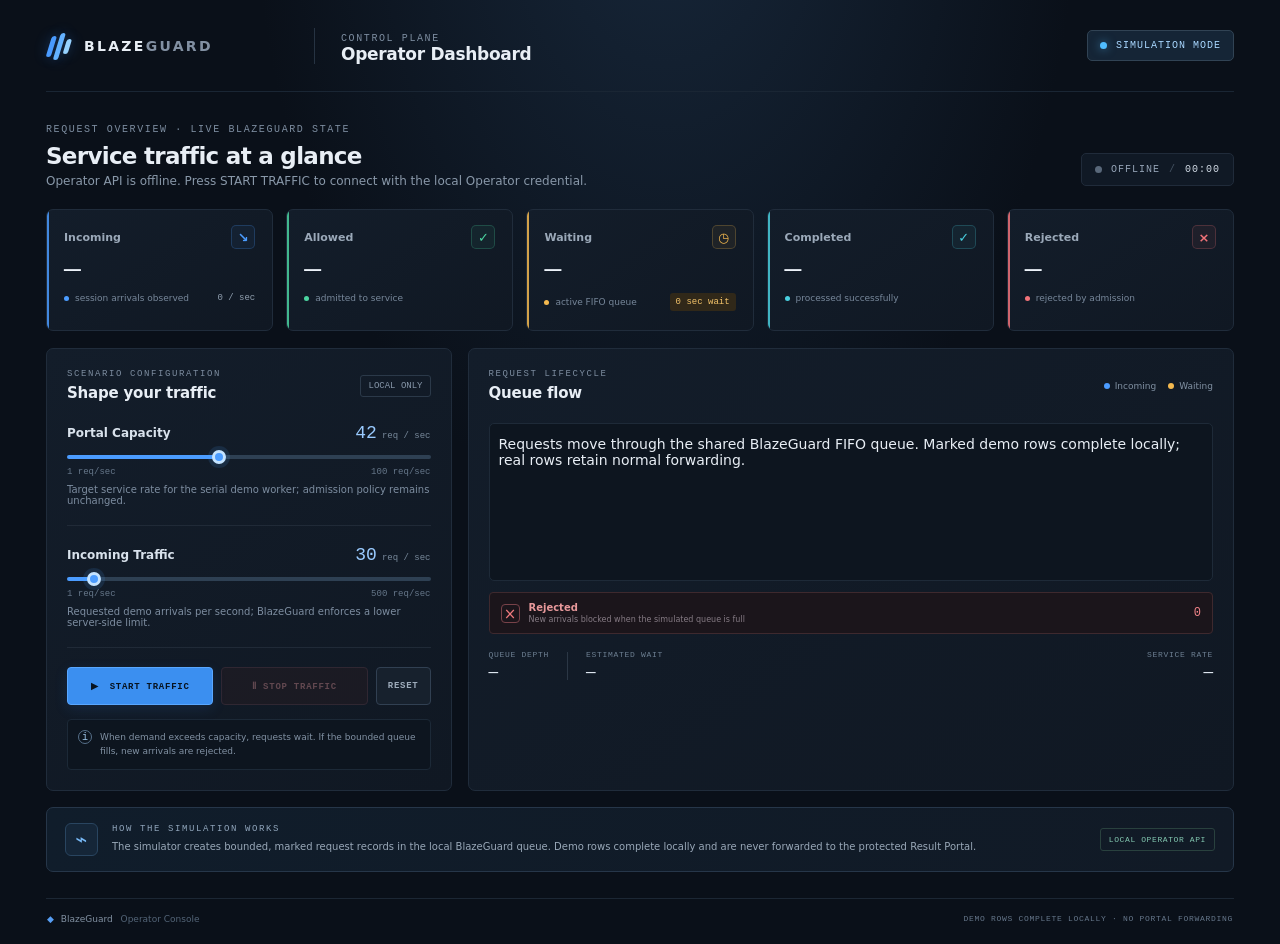
==== operator_dashboard/index.html @ a642069a "Add controlled BlazeGuard demo traffic" ====
<!doctype html>
<html lang="en">
<head>
  <meta charset="utf-8">
  <meta name="viewport" content="width=device-width, initial-scale=1">
  <meta name="theme-color" content="#0a1019">
  <title>BlazeGuard | Operator Dashboard</title>
  <link rel="stylesheet" href="styles.css">
  <script src="app.js" defer></script>
</head>
<body>
  <div class="app-shell">
    <header class="topbar">
      <a class="brand" href="#top" aria-label="BlazeGuard home">
        <span class="brand-mark" aria-hidden="true"><span></span><span></span><span></span></span>
        <span class="brand-name">BLAZE<span>GUARD</span></span>
      </a>
      <div class="header-title"><span class="eyebrow">CONTROL PLANE</span><h1>Operator Dashboard</h1></div>
      <div class="simulation-badge"><span class="pulse-dot"></span> SIMULATION MODE</div>
    </header>

    <main id="top">
      <section class="intro-row" aria-label="Dashboard status">
        <div><p class="eyebrow">TRAFFIC OVERVIEW <span class="live-dot"></span> LOCAL SIMULATION</p><h2>Service traffic at a glance</h2><p class="subhead">Observe how demand, capacity, and queue pressure move together.</p></div>
        <div class="run-state"><span class="state-indicator" id="state-indicator"></span><span id="run-state">STANDBY</span><span class="divider">/</span><span class="mono" id="elapsed">00:00</span></div>
      </section>

      <section class="metric-grid" aria-label="Traffic metrics">
        <article class="metric-card accent-blue"><div class="metric-heading"><span>Incoming</span><span class="metric-icon">↘</span></div><strong id="metric-incoming">0</strong><div class="metric-foot"><span class="foot-dot blue"></span><span>virtual requests received</span><span class="metric-rate" id="incoming-rate">0 / sec</span></div></article>
        <article class="metric-card accent-green"><div class="metric-heading"><span>Allowed</span><span class="metric-icon">✓</span></div><strong id="metric-allowed">0</strong><div class="metric-foot"><span class="foot-dot green"></span><span>admitted to service</span></div></article>
        <article class="metric-card accent-amber"><div class="metric-heading"><span>Waiting</span><span class="metric-icon">◷</span></div><strong id="metric-waiting">0</strong><div class="metric-foot"><span class="foot-dot amber"></span><span>in virtual queue</span><span class="wait-pill" id="wait-pill">0 sec wait</span></div></article>
        <article class="metric-card accent-cyan"><div class="metric-heading"><span>Completed</span><span class="metric-icon">✓</span></div><strong id="metric-completed">0</strong><div class="metric-foot"><span class="foot-dot cyan"></span><span>processed successfully</span></div></article>
        <article class="metric-card accent-red"><div class="metric-heading"><span>Rejected</span><span class="metric-icon">×</span></div><strong id="metric-rejected">0</strong><div class="metric-foot"><span class="foot-dot red"></span><span>queue limit reached</span></div></article>
      </section>

      <div class="main-grid">
        <section class="panel traffic-panel">
          <div class="panel-heading"><div><p class="eyebrow">SCENARIO CONFIGURATION</p><h2>Shape your traffic</h2></div><span class="config-tag">LOCAL ONLY</span></div>
          <div class="slider-control">
            <div class="slider-label"><label for="capacity-slider">Portal Capacity</label><span class="slider-value"><strong id="capacity-value">42</strong><small>req / sec</small></span></div>
            <input id="capacity-slider" type="range" min="1" max="100" value="42" aria-describedby="capacity-help">
            <div class="range-ends"><span>1 req/sec</span><span>100 req/sec</span></div><p class="control-help" id="capacity-help">Maximum virtual requests processed each second.</p>
          </div>
          <div class="slider-control traffic-control">
            <div class="slider-label"><label for="traffic-slider">Incoming Traffic</label><span class="slider-value"><strong id="traffic-value">30</strong><small>req / sec</small></span></div>
            <input id="traffic-slider" type="range" min="1" max="500" value="30" aria-describedby="traffic-help">
            <div class="range-ends"><span>1 req/sec</span><span>500 req/sec</span></div><p class="control-help" id="traffic-help">Virtual demand entering the system every second.</p>
          </div>
          <div class="control-row"><button class="button button-start" id="start-button" type="button"><span>▶</span> START TRAFFIC</button><button class="button button-stop" id="stop-button" type="button" disabled><span>Ⅱ</span> STOP TRAFFIC</button><button class="button button-reset" id="reset-button" type="button">RESET</button></div>
          <div class="scenario-note"><span class="note-icon">i</span><span>When demand exceeds capacity, requests wait. If the bounded queue fills, new arrivals are rejected.</span></div>
        </section>

        <section class="panel flow-panel">
          <div class="panel-heading"><div><p class="eyebrow">REQUEST LIFECYCLE</p><h2>Queue flow</h2></div><div class="flow-legend"><span><i class="legend-dot blue"></i>Incoming</span><span><i class="legend-dot amber"></i>Waiting</span></div></div>
          <div class="flow-track" aria-label="Virtual requests flow from incoming through queue and processing to completed, or rejection">
            <div class="flow-stage stage-incoming"><div class="stage-title"><span>01</span><strong>Incoming</strong></div><div class="token-well" id="incoming-tokens"></div><small id="incoming-stage-count">0 received</small></div>
            <div class="flow-connector"><span class="flow-line"></span><span class="flow-arrow">›</span></div>
            <div class="flow-stage stage-waiting"><div class="stage-title"><span>02</span><strong>Waiting</strong></div><div class="token-well" id="waiting-tokens"></div><small id="waiting-stage-count">0 waiting</small></div>
            <div class="flow-connector"><span class="flow-line"></span><span class="flow-arrow">›</span></div>
            <div class="flow-stage stage-processing"><div class="stage-title"><span>03</span><strong>Processing</strong></div><div class="token-well" id="processing-tokens"></div><small id="processing-stage-count">0 in service</small></div>
            <div class="flow-connector"><span class="flow-line"></span><span class="flow-arrow">›</span></div>
            <div class="flow-stage stage-completed"><div class="stage-title"><span>04</span><strong>Completed</strong></div><div class="token-well" id="completed-tokens"></div><small id="completed-stage-count">0 completed</small></div>
          </div>
          <div class="rejected-lane"><span class="rejected-symbol">×</span><div><strong>Rejected</strong><small>New arrivals blocked when the simulated queue is full</small></div><span class="rejected-count" id="rejected-stage-count">0</span></div>
          <div class="queue-summary"><div><span class="summary-label">QUEUE DEPTH</span><strong id="queue-depth">0 <small>requests</small></strong></div><div class="summary-divider"></div><div><span class="summary-label">ESTIMATED WAIT</span><strong id="estimated-wait">0 <small>sec</small></strong></div><div class="summary-capacity"><span class="summary-label">SERVICE RATE</span><strong id="service-rate">42 <small>req / sec</small></strong></div></div>
        </section>
      </div>

      <section class="how-panel"><div class="how-icon">⌁</div><div><p class="eyebrow">HOW THE SIMULATION WORKS</p><p>This dashboard generates <strong>virtual demand locally</strong> and models queue growth and processing against your selected portal capacity. It does <strong>not send real requests</strong> to BlazeGuard or the Result Portal. Metrics shown here are for demonstration only.</p></div><span class="local-chip"><span></span> BROWSER-ONLY</span></section>
    </main>
    <footer><span><span class="footer-mark">◆</span> BlazeGuard <span class="footer-muted">Operator Console</span></span><span>DEMO BUILD <i>·</i> ALL TRAFFIC IS SIMULATED</span></footer>
  </div>
</body>
</html>
---- operator_dashboard/styles.css ----
:root{color-scheme:dark;--bg:#0a1019;--panel:#111a27;--panel2:#0e1723;--line:#202c3b;--muted:#7e8da0;--text:#e8eef5;--blue:#4b9cff;--green:#4bd4a0;--amber:#f4b94f;--cyan:#49cfdf;--red:#f17379;--mono:'DM Mono',monospace;--sans:'Manrope',system-ui,sans-serif}
*{box-sizing:border-box}body{margin:0;background:radial-gradient(ellipse at 52% -15%,#17273a 0,transparent 44%),var(--bg);color:var(--text);font-family:var(--sans);font-size:14px;min-height:100vh}.app-shell{max-width:1440px;margin:auto;padding:0 46px}.topbar{height:92px;display:flex;align-items:center;border-bottom:1px solid #1a2634;gap:34px}.brand{display:flex;align-items:center;gap:11px;text-decoration:none;color:var(--text);min-width:234px}.brand-mark{height:28px;width:27px;position:relative;display:flex;gap:3px;align-items:center;justify-content:center;transform:skew(-17deg)}.brand-mark span{display:block;background:var(--blue);height:21px;width:5px;border-radius:4px;box-shadow:0 0 14px #418fff55}.brand-mark span:nth-child(2){height:27px;background:#65b3ff}.brand-mark span:nth-child(3){height:15px;background:#96d2ff}.brand-name{font-size:14px;letter-spacing:2.3px;font-weight:800}.brand-name span{color:#8290a2;font-weight:600}.header-title{border-left:1px solid #263342;padding-left:26px}.eyebrow{font-family:var(--mono);font-size:10px;color:#7d8da0;letter-spacing:1.6px;margin:0 0 6px}.header-title h1{font-size:17px;margin:0;font-weight:700;letter-spacing:-.3px}.simulation-badge{margin-left:auto;border:1px solid #314354;background:#152536;color:#a8d7ff;border-radius:5px;padding:9px 12px;font:500 10px var(--mono);letter-spacing:1px;display:flex;align-items:center;gap:9px}.pulse-dot,.live-dot{width:7px;height:7px;display:inline-block;background:#50bdff;border-radius:50%;box-shadow:0 0 10px #50bdff99;animation:pulse 1.8s infinite}.live-dot{margin-left:5px;vertical-align:1px}@keyframes pulse{50%{opacity:.4;box-shadow:0 0 2px #50bdff55}}
main{padding:32px 0 26px}.intro-row{display:flex;align-items:end;justify-content:space-between;margin-bottom:21px}.intro-row .eyebrow{margin-bottom:8px}.intro-row h2{font-size:23px;margin:0 0 5px;letter-spacing:-.7px}.subhead{margin:0;color:#8998a9;font-size:12px}.run-state{display:flex;align-items:center;gap:9px;background:#101925;border:1px solid #202b3a;padding:10px 13px;border-radius:5px;font:10px var(--mono);letter-spacing:1px;color:#95a4b7;margin-bottom:2px}.state-indicator{width:7px;height:7px;border-radius:50%;background:#59687a}.state-indicator.running{background:#4bd4a0;box-shadow:0 0 9px #4bd4a077}.divider{color:#455363}.mono{font-family:var(--mono);color:#d0d9e4}
.metric-grid{display:grid;grid-template-columns:repeat(5,minmax(0,1fr));gap:13px;margin-bottom:17px}.metric-card,.panel,.how-panel{background:linear-gradient(145deg,#131d2a,#101823);border:1px solid var(--line);border-radius:7px}.metric-card{min-height:122px;padding:15px 17px 13px;position:relative;overflow:hidden}.metric-card:before{content:"";position:absolute;left:0;top:0;bottom:0;width:2px;background:var(--tone);opacity:.85}.accent-blue{--tone:var(--blue)}.accent-green{--tone:var(--green)}.accent-amber{--tone:var(--amber)}.accent-cyan{--tone:var(--cyan)}.accent-red{--tone:var(--red)}.metric-heading{display:flex;justify-content:space-between;align-items:center;color:#9ba9b9;font-size:11px;font-weight:600}.metric-icon{font-size:13px;color:var(--tone);height:24px;width:24px;border:1px solid color-mix(in srgb,var(--tone),transparent 78%);background:color-mix(in srgb,var(--tone),transparent 94%);border-radius:5px;display:grid;place-items:center}.metric-card>strong{font:500 28px var(--mono);display:block;letter-spacing:-1.5px;margin:5px 0 8px;color:#edf3fa}.metric-foot{display:flex;align-items:center;gap:6px;color:#77879a;font-size:9px;white-space:nowrap}.foot-dot{width:5px;height:5px;border-radius:50%;display:inline-block}.blue{background:var(--blue)}.green{background:var(--green)}.amber{background:var(--amber)}.cyan{background:var(--cyan)}.red{background:var(--red)}.metric-rate,.wait-pill{margin-left:auto;font:9px var(--mono);color:#91a0b0}.wait-pill{background:#302819;color:#f5c56b;padding:4px 6px;border-radius:3px}
.main-grid{display:grid;grid-template-columns:minmax(315px,.82fr) minmax(0,1.55fr);gap:16px}.panel{padding:20px}.panel-heading{display:flex;align-items:center;justify-content:space-between;margin-bottom:21px}.panel-heading h2{font-size:15px;margin:0;letter-spacing:-.2px}.panel-heading .eyebrow{font-size:9px;margin-bottom:5px}.config-tag{font:9px var(--mono);color:#8797aa;border:1px solid #2b3949;border-radius:3px;padding:5px 7px}.slider-control{padding:0 0 19px;border-bottom:1px solid #202a37}.traffic-control{padding-top:19px}.slider-label{display:flex;align-items:center;justify-content:space-between;margin-bottom:12px}.slider-label label{font-size:12px;font-weight:700;color:#d9e2ec}.slider-value{min-width:103px;text-align:right;color:#f0f5fb}.slider-value strong{font:500 18px var(--mono);color:#9acbff}.slider-value small{font:9px var(--mono);color:#78899b;margin-left:5px}.slider-control input[type=range]{width:100%;height:4px;display:block;margin:0;appearance:none;background:linear-gradient(90deg,#4b9cff 0%,#2e4053 0%);border-radius:8px;outline:none;cursor:pointer}.slider-control input[type=range]::-webkit-slider-thumb{appearance:none;width:14px;height:14px;border:3px solid #c4e3ff;background:#4b9cff;border-radius:50%;box-shadow:0 0 0 4px #4b9cff20}.slider-control input[type=range]::-moz-range-thumb{width:9px;height:9px;border:3px solid #c4e3ff;background:#4b9cff;border-radius:50%;box-shadow:0 0 0 4px #4b9cff20}.range-ends{display:flex;justify-content:space-between;color:#66778a;font:9px var(--mono);margin-top:8px}.control-help{font-size:10px;color:#7d8da0;margin:7px 0 0}.control-row{display:flex;gap:8px;margin-top:19px}.button{height:38px;border-radius:4px;font:600 9px var(--mono);letter-spacing:.75px;padding:0 11px;cursor:pointer;transition:all .18s ease}.button:disabled{opacity:.36;cursor:not-allowed}.button-start{background:#3b8ff0;border:1px solid #59a7ff;color:#071320;box-shadow:0 4px 14px #328afa20;flex:1}.button-start:hover:not(:disabled){background:#5aa7ff;transform:translateY(-1px)}.button-start span{margin-right:5px}.button-stop{background:#2d1d22;color:#ef9a9b;border:1px solid #684049;flex:1}.button-stop:hover:not(:disabled){background:#42242b}.button-reset{background:#17212d;color:#9eacbb;border:1px solid #314052}.button-reset:hover{border-color:#607287;color:#e2eaf2}.scenario-note{display:flex;align-items:flex-start;gap:8px;margin-top:14px;padding:10px;background:#0d151f;border:1px solid #1c2937;border-radius:4px;color:#8191a3;font-size:9px;line-height:1.6}.note-icon{height:14px;min-width:14px;border-radius:50%;display:grid;place-items:center;border:1px solid #56708a;color:#9fc8eb;font:10px var(--mono)}
.flow-panel{min-width:0}.flow-legend{display:flex;gap:12px;color:#8191a3;font-size:9px}.flow-legend span{display:flex;align-items:center;gap:5px}.legend-dot{width:6px;height:6px;border-radius:50%;display:inline-block}.flow-track{display:flex;align-items:stretch;min-height:158px;padding:12px 9px 11px;background:#0d151f;border:1px solid #1e2a38;border-radius:5px}.flow-stage{flex:1;min-width:63px;display:flex;flex-direction:column}.stage-title{display:flex;align-items:center;gap:6px;font-size:9px;color:#c2cfdd;white-space:nowrap}.stage-title span{font:9px var(--mono);color:#63758a}.token-well{height:92px;margin:8px 2px 7px;display:grid;grid-template-columns:repeat(4,10px);grid-auto-rows:10px;align-content:start;justify-content:center;gap:5px;padding:6px 2px;border-radius:4px;background:#101a27;border:1px solid #172536;overflow:hidden}.token{width:9px;height:9px;border-radius:2px;background:var(--token-color);box-shadow:0 0 8px color-mix(in srgb,var(--token-color),transparent 55%);animation:arrive .24s ease-out}.token-well[data-state=waiting]{grid-template-columns:repeat(4,10px)}@keyframes arrive{from{opacity:0;transform:scale(.35)}to{opacity:1;transform:scale(1)}}.stage-incoming{--token-color:var(--blue)}.stage-waiting{--token-color:var(--amber)}.stage-processing{--token-color:var(--cyan)}.stage-completed{--token-color:var(--green)}.flow-stage>small{font:8px var(--mono);color:#78899a;text-align:center;white-space:nowrap}.flow-connector{width:17px;display:flex;align-items:center;justify-content:center;padding-top:16px;position:relative}.flow-line{height:1px;background:#344355;width:100%}.flow-arrow{position:absolute;color:#667b91;background:#0d151f;padding:0 2px;font-size:16px;line-height:1}.rejected-lane{display:flex;align-items:center;gap:9px;margin-top:11px;padding:9px 11px;border:1px solid #3e292e;background:#1b151b;border-radius:4px}.rejected-symbol{width:19px;height:19px;border:1px solid #784249;border-radius:4px;display:grid;place-items:center;color:#f07a7e;font-size:15px}.rejected-lane div{display:flex;flex-direction:column;gap:2px}.rejected-lane strong{font-size:10px;color:#e8999b}.rejected-lane small{font-size:8px;color:#857b84}.rejected-count{margin-left:auto;font:12px var(--mono);color:#f28489}.queue-summary{display:flex;align-items:center;gap:18px;padding-top:16px}.queue-summary>div:not(.summary-divider){display:flex;flex-direction:column;gap:5px}.summary-label{font:8px var(--mono);color:#6e8093;letter-spacing:.7px}.queue-summary strong{font:500 16px var(--mono);color:#e4ecf5}.queue-summary strong small{font:9px var(--mono);color:#8090a1}.summary-divider{height:28px;width:1px;background:#2b3745}.summary-capacity{margin-left:auto;text-align:right}
.how-panel{display:flex;align-items:center;gap:14px;padding:15px 18px;margin-top:16px;background:linear-gradient(100deg,#101d2b,#111a26);border-color:#263649}.how-icon{width:33px;height:33px;min-width:33px;display:grid;place-items:center;border:1px solid #294560;background:#152638;color:#78b9f6;border-radius:6px;font-size:20px}.how-panel .eyebrow{font-size:9px;margin-bottom:5px;color:#91a6bc}.how-panel p:last-child{font-size:10px;line-height:1.65;color:#99a8b8;margin:0;max-width:920px}.how-panel p strong{color:#dce8f4;font-weight:700}.local-chip{margin-left:auto;white-space:nowrap;border:1px solid #29413e;border-radius:3px;padding:6px 8px;color:#83c8b1;font:8px var(--mono);letter-spacing:.6px;display:flex;align-items:center;gap:6px}.local-chip span{height:5px;width:5px;border-radius:50%;background:#53d0a1}footer{border-top:1px solid #1c2734;padding:15px 1px 18px;display:flex;justify-content:space-between;color:#8291a2;font-size:9px}footer>span:last-child{font:8px var(--mono);letter-spacing:.7px;color:#66778b}footer i{font-style:normal;color:#3c536a}.footer-mark{color:#579ef4;font-size:9px;margin-right:4px}.footer-muted{color:#536477;margin-left:5px}
@media(max-width:1040px){.app-shell{padding:0 26px}.metric-grid{grid-template-columns:repeat(3,minmax(0,1fr))}.metric-card{min-height:115px}.main-grid{grid-template-columns:1fr}.flow-track{min-height:155px}.token-well{grid-template-columns:repeat(8,10px)}}
@media(max-width:660px){.app-shell{padding:0 15px}.topbar{height:76px;gap:13px}.brand{min-width:0;gap:7px}.brand-name{font-size:11px;letter-spacing:1.4px}.brand-mark{transform:scale(.8) skew(-17deg);width:22px}.header-title{padding-left:13px}.header-title .eyebrow{font-size:8px}.header-title h1{font-size:13px;white-space:nowrap}.simulation-badge{font-size:0;padding:9px;gap:0}.pulse-dot{width:8px;height:8px}.intro-row{align-items:flex-start;gap:12px}.intro-row h2{font-size:19px}.subhead{max-width:270px;line-height:1.5}.run-state{font-size:8px;padding:8px;gap:5px;white-space:nowrap}.metric-grid{grid-template-columns:repeat(2,minmax(0,1fr));gap:9px}.metric-card{padding:12px;min-height:110px}.metric-card:last-child{grid-column:span 2}.metric-foot{font-size:8px}.metric-rate,.wait-pill{font-size:8px}.panel{padding:15px}.flow-track{padding:10px 5px}.flow-stage{min-width:49px}.stage-title{gap:3px;font-size:8px}.stage-title span{font-size:7px}.flow-connector{width:10px}.token-well{grid-template-columns:repeat(3,8px);grid-auto-rows:8px;gap:4px;height:74px}.token{width:7px;height:7px}.flow-stage>small{font-size:7px}.flow-legend{font-size:8px;gap:7px}.queue-summary{gap:10px}.summary-label{font-size:7px}.queue-summary strong{font-size:13px}.queue-summary strong small{font-size:8px}.how-panel{align-items:flex-start;padding:13px;gap:10px}.how-icon{width:28px;height:28px;min-width:28px}.how-panel p:last-child{font-size:9px}.local-chip{display:none}footer{font-size:8px}footer>span:last-child{font-size:7px}}
@media(max-width:390px){.brand-name{font-size:9px}.header-title h1{font-size:11px}.header-title{padding-left:9px}.topbar{gap:9px}.intro-row{display:block}.run-state{display:inline-flex;margin-top:12px}.control-row{gap:5px}.button{padding:0 7px;font-size:8px}.flow-stage{min-width:42px}.stage-title{font-size:7px}.flow-connector{width:8px}}
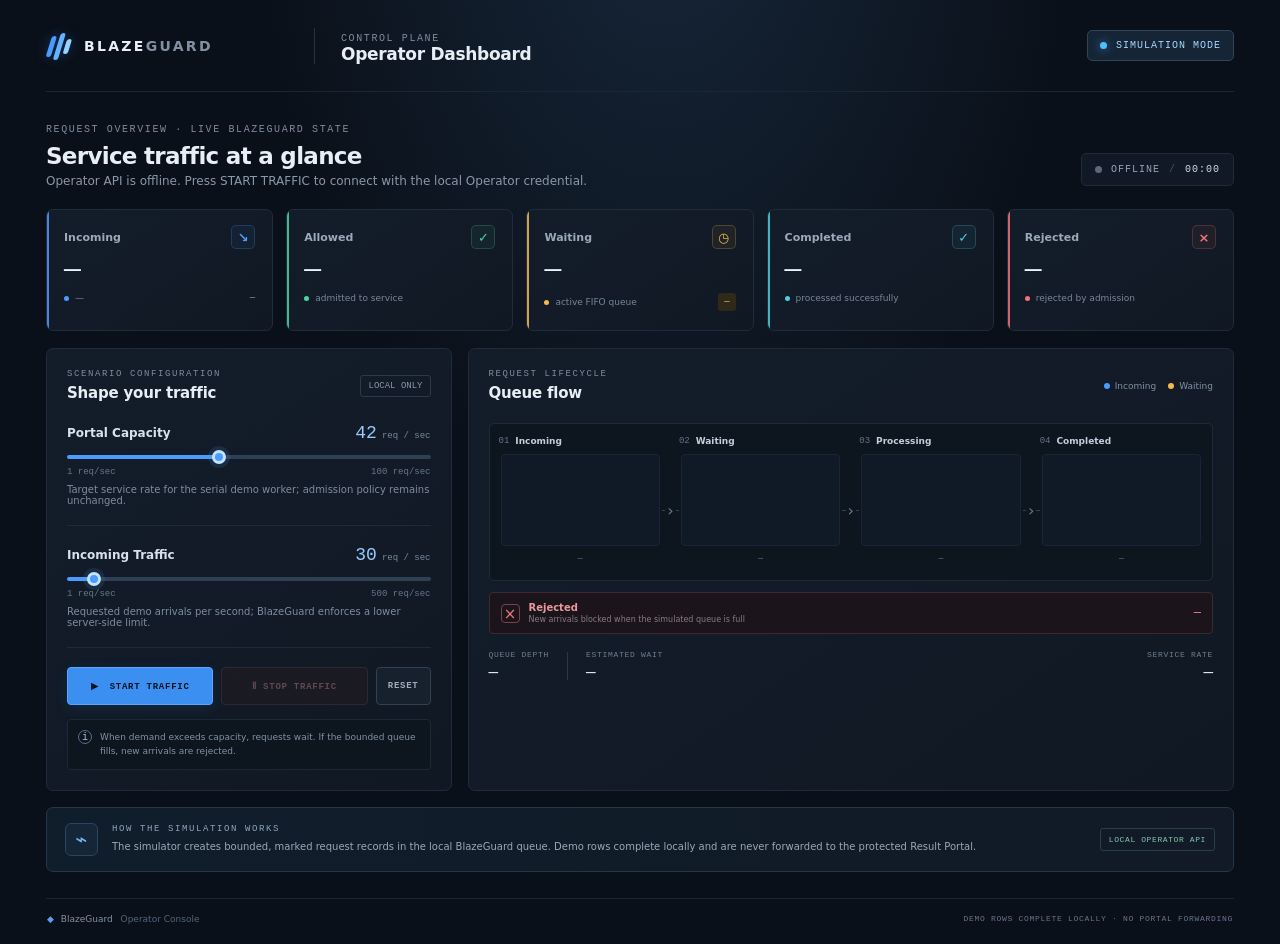
==== commit 351b95ff: "Add real traffic operator telemetry" ====
--- a/operator_dashboard/index.html
+++ b/operator_dashboard/index.html
@@ -26,7 +26,7 @@
       </section>
 
       <section class="metric-grid" aria-label="Traffic metrics">
-        <article class="metric-card accent-blue"><div class="metric-heading"><span>Incoming</span><span class="metric-icon">↘</span></div><strong id="metric-incoming">0</strong><div class="metric-foot"><span class="foot-dot blue"></span><span>virtual requests received</span><span class="metric-rate" id="incoming-rate">0 / sec</span></div></article>
+        <article class="metric-card accent-blue"><div class="metric-heading"><span>Incoming</span><span class="metric-icon">↘</span></div><strong id="metric-incoming">0</strong><div class="metric-foot"><span class="foot-dot blue"></span><span id="traffic-breakdown">Real 0 · Demo 0</span><span class="metric-rate" id="incoming-rate">0 / sec</span></div></article>
         <article class="metric-card accent-green"><div class="metric-heading"><span>Allowed</span><span class="metric-icon">✓</span></div><strong id="metric-allowed">0</strong><div class="metric-foot"><span class="foot-dot green"></span><span>admitted to service</span></div></article>
         <article class="metric-card accent-amber"><div class="metric-heading"><span>Waiting</span><span class="metric-icon">◷</span></div><strong id="metric-waiting">0</strong><div class="metric-foot"><span class="foot-dot amber"></span><span>in virtual queue</span><span class="wait-pill" id="wait-pill">0 sec wait</span></div></article>
         <article class="metric-card accent-cyan"><div class="metric-heading"><span>Completed</span><span class="metric-icon">✓</span></div><strong id="metric-completed">0</strong><div class="metric-foot"><span class="foot-dot cyan"></span><span>processed successfully</span></div></article>
